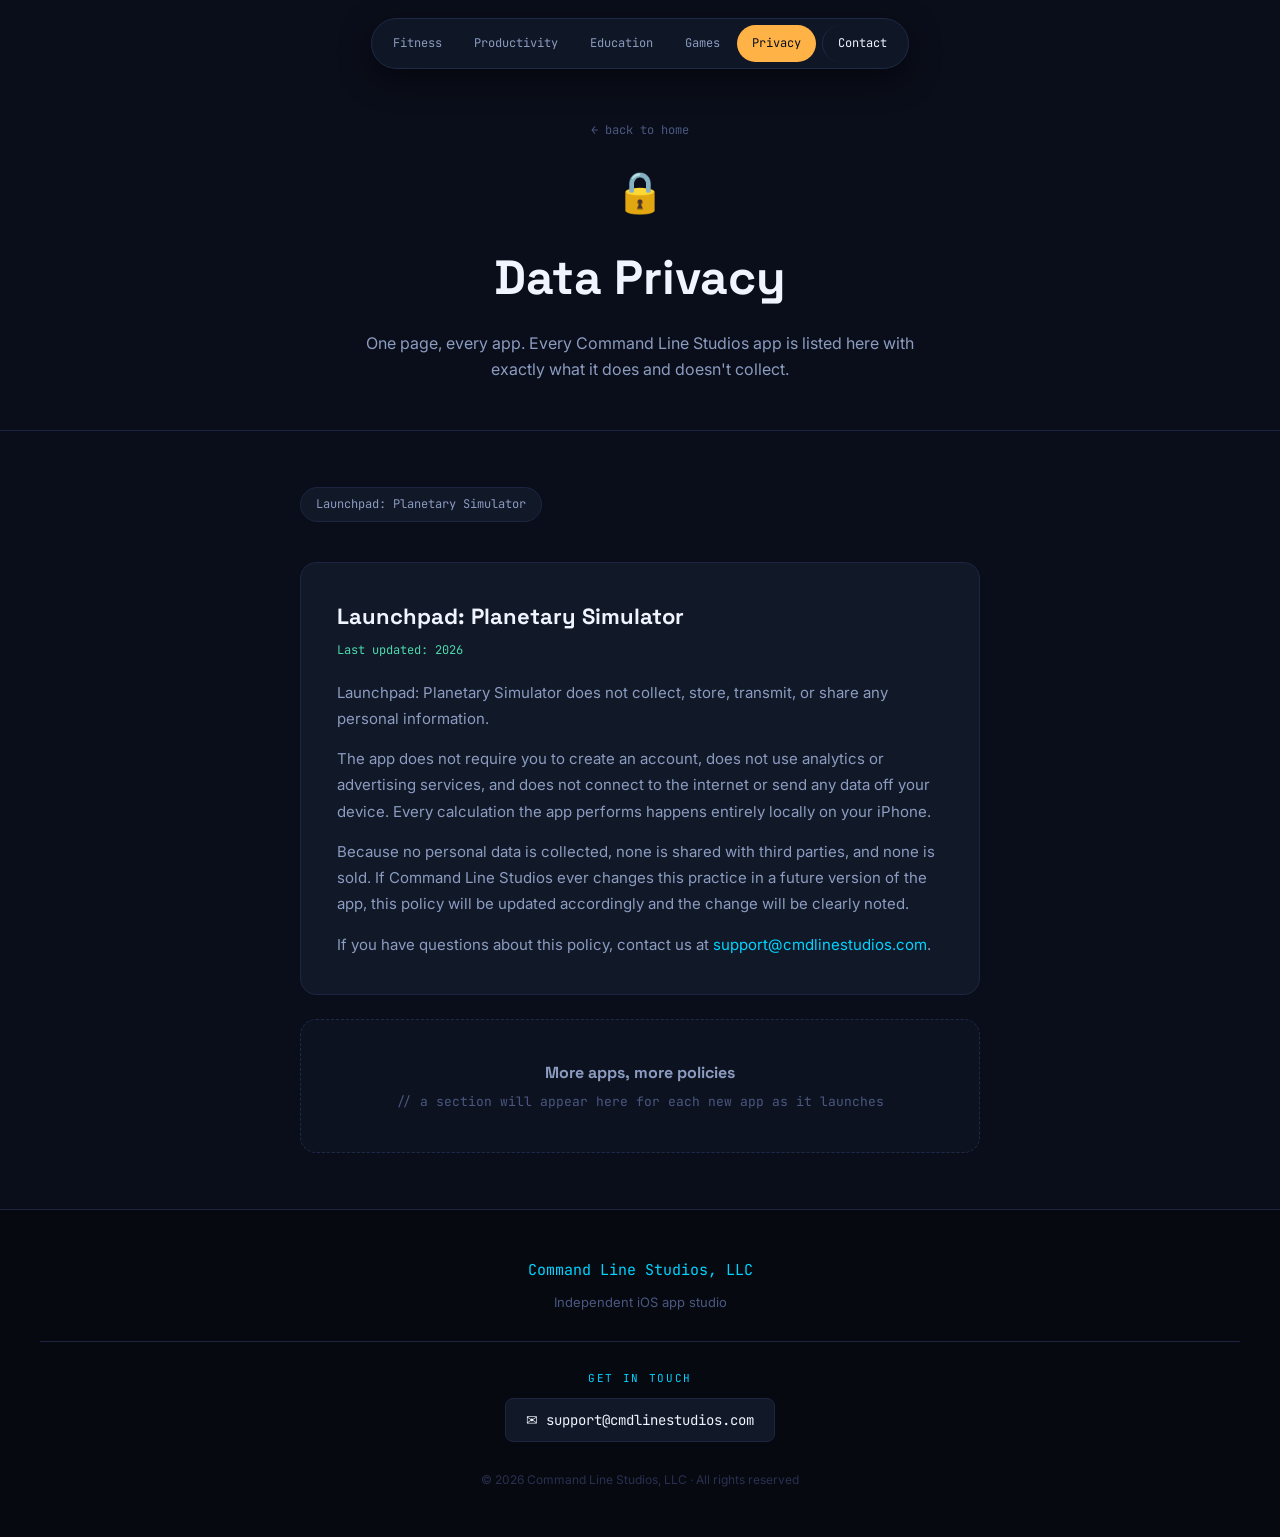
==== privacy/index.html @ b6d48acc "Adding category pages, privacy page, and floating nav." ====
<!DOCTYPE html>
<html lang="en">
<head>
  <meta charset="UTF-8" />
  <meta name="viewport" content="width=device-width, initial-scale=1.0" />
  <title>Data Privacy — Command Line Studios</title>
  <link href="https://fonts.googleapis.com/css2?family=Space+Grotesk:wght@400;500;700&family=Inter:wght@400;500&family=JetBrains+Mono:wght@400;600&display=swap" rel="stylesheet">
  <style>
    *, *::before, *::after { margin: 0; padding: 0; box-sizing: border-box; }
    html { scroll-behavior: smooth; }
    body {
      background: #0A0E1A;
      color: #F0F4FF;
      font-family: 'Inter', sans-serif;
      font-size: 16px;
      line-height: 1.6;
    }
    .float-nav {
      position: fixed; top: 18px; left: 50%; transform: translateX(-50%); z-index: 200;
      display: flex; gap: 2px; background: rgba(17, 24, 40, 0.88); backdrop-filter: blur(14px);
      border: 1px solid #1E2A48; border-radius: 30px; padding: 6px;
      box-shadow: 0 10px 30px rgba(0,0,0,0.5); max-width: 94vw; overflow-x: auto; scrollbar-width: none;
    }
    .float-nav::-webkit-scrollbar { display: none; }
    .float-nav a {
      font-family: 'JetBrains Mono', monospace; font-size: 12px; color: #8B9CC0;
      text-decoration: none; padding: 9px 15px; border-radius: 20px;
      transition: color 0.2s, background 0.2s; white-space: nowrap;
    }
    .float-nav a:hover { color: #00D4FF; background: #161D30; }
    .float-nav a.privacy-link.active { color: #0A0E1A; background: #FFB347; }
    .float-nav a.contact-link { color: #F0F4FF; border-left: 1px solid #1E2A48; margin-left: 4px; padding-left: 15px; }

    .page-hero { padding: 116px 40px 48px; text-align: center; border-bottom: 1px solid #1E2540; }
    .back-link { display: inline-block; font-family: 'JetBrains Mono', monospace; font-size: 12px; color: #4A5880; text-decoration: none; margin-bottom: 20px; transition: color 0.2s; }
    .back-link:hover { color: #00D4FF; }
    .cat-emoji-big { font-size: 40px; margin-bottom: 16px; }
    .page-hero h1 { font-family: 'Space Grotesk', sans-serif; font-size: clamp(30px, 5vw, 48px); font-weight: 700; color: #F0F4FF; margin-bottom: 14px; }
    .page-hero p { font-size: 16px; color: #8B9CC0; max-width: 560px; margin: 0 auto; }

    .section { padding: 56px 40px; max-width: 760px; margin: 0 auto; }

    .policy-nav {
      display: flex; gap: 10px; flex-wrap: wrap; margin-bottom: 40px;
    }
    .policy-nav a {
      font-family: 'JetBrains Mono', monospace; font-size: 12px; color: #8B9CC0;
      text-decoration: none; background: #111828; border: 1px solid #1E2540;
      border-radius: 20px; padding: 7px 15px; transition: color 0.2s, border-color 0.2s;
    }
    .policy-nav a:hover { color: #FFB347; border-color: #4A3410; }

    .policy-block {
      background: #111828;
      border: 1px solid #1E2540;
      border-radius: 16px;
      padding: 36px;
      margin-bottom: 24px;
      scroll-margin-top: 100px;
    }
    .policy-block h2 {
      font-family: 'Space Grotesk', sans-serif;
      font-size: 22px;
      font-weight: 700;
      color: #F0F4FF;
      margin-bottom: 6px;
    }
    .policy-updated {
      font-family: 'JetBrains Mono', monospace;
      font-size: 12px;
      color: #4DD9AC;
      margin-bottom: 20px;
      display: block;
    }
    .policy-block p { color: #8B9CC0; font-size: 15px; line-height: 1.75; margin-bottom: 14px; }
    .policy-block p:last-child { margin-bottom: 0; }
    .policy-block a.mail-link { color: #00D4FF; text-decoration: none; }
    .policy-block a.mail-link:hover { text-decoration: underline; }

    .coming-soon { background: #0D1220; border: 1px dashed #1E2A48; border-radius: 16px; padding: 40px; text-align: center; color: #4A5880; }
    .coming-soon h3 { font-family: 'Space Grotesk', sans-serif; color: #8B9CC0; font-size: 16px; margin-bottom: 6px; }
    .coming-soon p { font-family: 'JetBrains Mono', monospace; font-size: 13px; }

    .footer { background: #060910; border-top: 1px solid #1E2540; padding: 48px 40px; text-align: center; }
    .footer-logo { font-family: 'JetBrains Mono', monospace; font-size: 15px; color: #00D4FF; margin-bottom: 10px; }
    .footer-tagline { font-size: 13px; color: #4A5880; margin-bottom: 28px; }
    .contact-block { border-top: 1px solid #1E2540; padding-top: 28px; margin-top: 4px; }
    .contact-label { font-family: 'JetBrains Mono', monospace; font-size: 11px; letter-spacing: 0.15em; color: #00D4FF; text-transform: uppercase; margin-bottom: 10px; }
    .contact-email { display: inline-flex; align-items: center; gap: 8px; font-family: 'JetBrains Mono', monospace; font-size: 14px; color: #F0F4FF; text-decoration: none; background: #111828; border: 1px solid #1E2540; border-radius: 8px; padding: 10px 20px; transition: border-color 0.2s, color 0.2s; }
    .contact-email:hover { border-color: #00D4FF; color: #00D4FF; }
    .footer-copy { font-size: 12px; color: #2A3050; margin-top: 28px; }

    @media (max-width: 600px) {
      .page-hero { padding: 96px 24px 36px; }
      .section { padding: 40px 24px; }
      .policy-block { padding: 24px; }
      .float-nav a { padding: 8px 11px; font-size: 11px; }
    }
  </style>
</head>
<body>

  <nav class="float-nav">
    <a href="/categories/fitness.html">Fitness</a>
    <a href="/categories/productivity.html">Productivity</a>
    <a href="/categories/education.html">Education</a>
    <a href="/categories/games.html">Games</a>
    <a href="/privacy/index.html" class="privacy-link active">Privacy</a>
    <a href="mailto:support@cmdlinestudios.com" class="contact-link">Contact</a>
  </nav>

  <header class="page-hero">
    <a href="/index.html" class="back-link">← back to home</a>
    <div class="cat-emoji-big">🔒</div>
    <h1>Data Privacy</h1>
    <p>One page, every app. Every Command Line Studios app is listed here with exactly what it does and doesn't collect.</p>
  </header>

  <section class="section">

    <div class="policy-nav">
      <a href="#launchpad">Launchpad: Planetary Simulator</a>
    </div>

    <div class="policy-block" id="launchpad">
      <h2>Launchpad: Planetary Simulator</h2>
      <span class="policy-updated">Last updated: 2026</span>
      <p>Launchpad: Planetary Simulator does not collect, store, transmit, or share any personal information.</p>
      <p>The app does not require you to create an account, does not use analytics or advertising services, and does not connect to the internet or send any data off your device. Every calculation the app performs happens entirely locally on your iPhone.</p>
      <p>Because no personal data is collected, none is shared with third parties, and none is sold. If Command Line Studios ever changes this practice in a future version of the app, this policy will be updated accordingly and the change will be clearly noted.</p>
      <p>If you have questions about this policy, contact us at <a class="mail-link" href="mailto:support@cmdlinestudios.com">support@cmdlinestudios.com</a>.</p>
    </div>

    <div class="coming-soon">
      <h3>More apps, more policies</h3>
      <p>// a section will appear here for each new app as it launches</p>
    </div>

  </section>

  <footer class="footer">
    <div class="footer-logo">Command Line Studios, LLC</div>
    <p class="footer-tagline">Independent iOS app studio</p>
    <div class="contact-block">
      <div class="contact-label">Get in touch</div>
      <a class="contact-email" href="mailto:support@cmdlinestudios.com">✉ support@cmdlinestudios.com</a>
    </div>
    <p class="footer-copy">© 2026 Command Line Studios, LLC · All rights reserved</p>
  </footer>

</body>
</html>
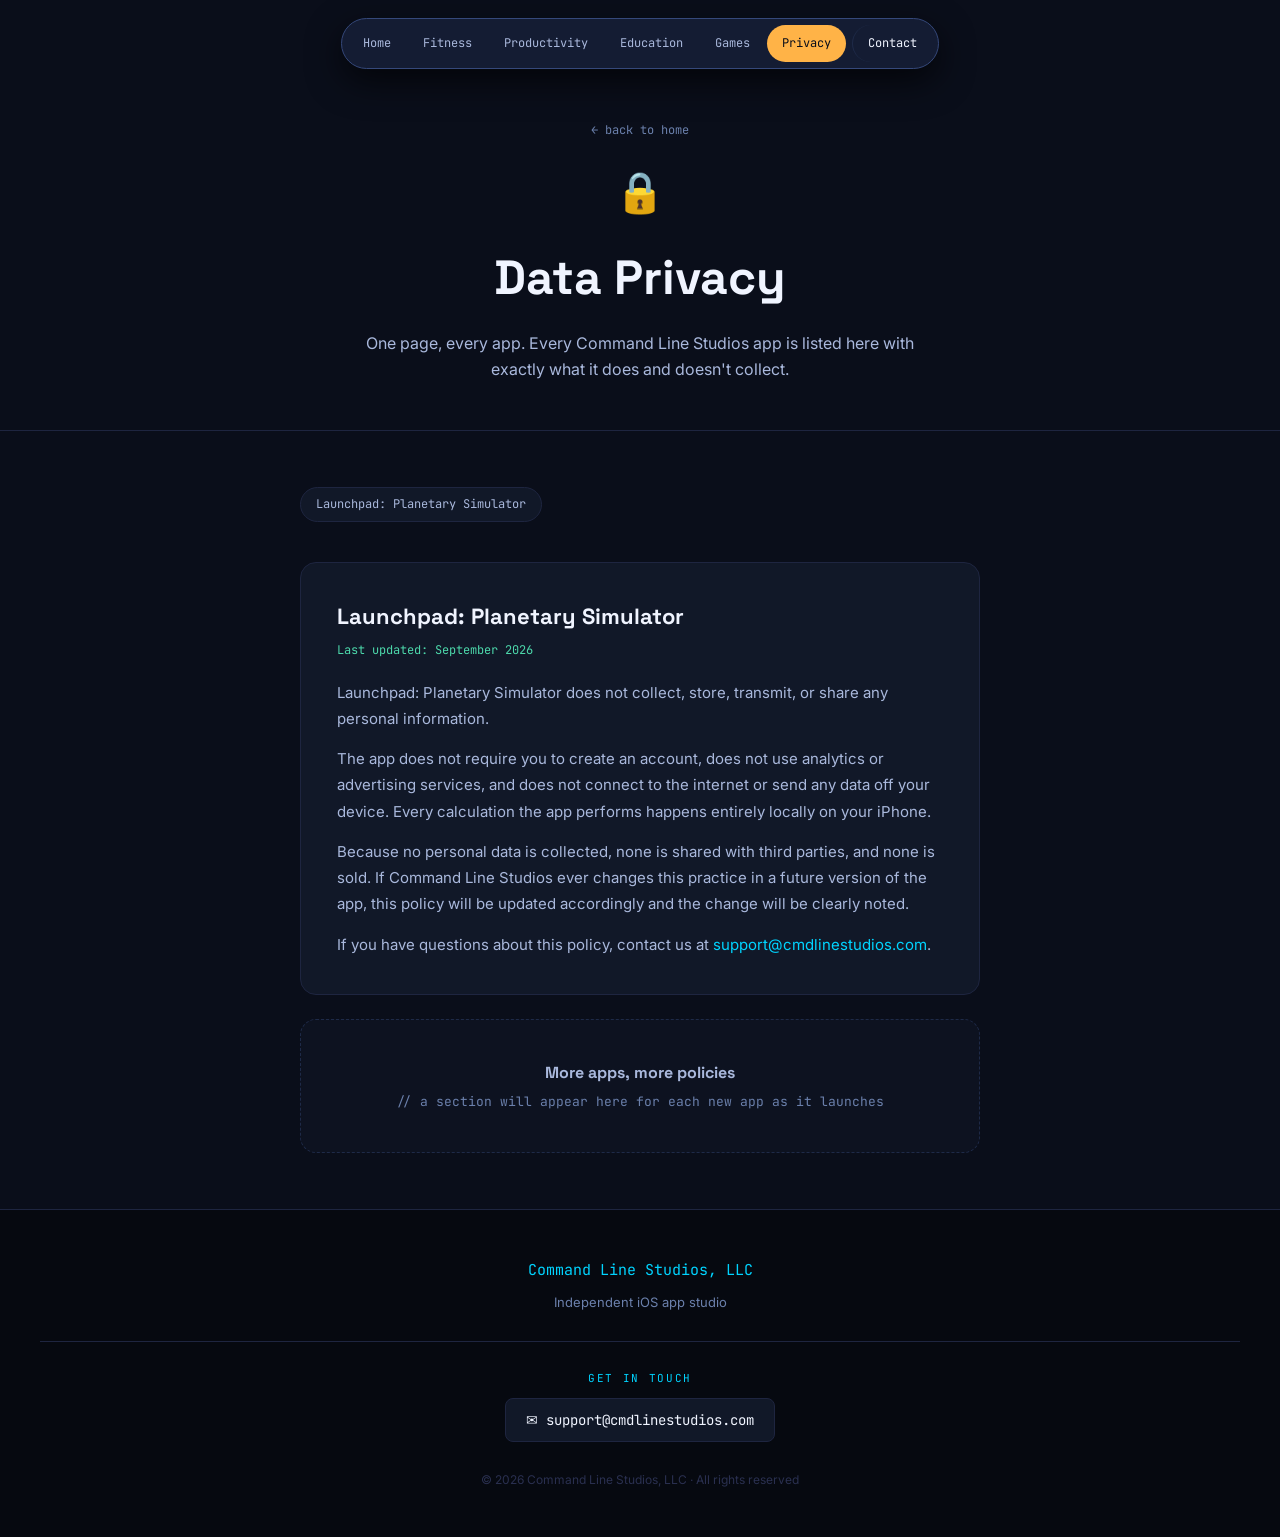
==== commit de2032d0: "Improving nav contrast, add Home link to nav bar, lighten body text, enlarge pm screenshot." ====
--- a/privacy/index.html
+++ b/privacy/index.html
@@ -17,13 +17,13 @@
     }
     .float-nav {
       position: fixed; top: 18px; left: 50%; transform: translateX(-50%); z-index: 200;
-      display: flex; gap: 2px; background: rgba(17, 24, 40, 0.88); backdrop-filter: blur(14px);
-      border: 1px solid #1E2A48; border-radius: 30px; padding: 6px;
-      box-shadow: 0 10px 30px rgba(0,0,0,0.5); max-width: 94vw; overflow-x: auto; scrollbar-width: none;
+      display: flex; gap: 2px; background: #141C33; backdrop-filter: blur(14px);
+      border: 1px solid #35487A; border-radius: 30px; padding: 6px;
+      box-shadow: 0 12px 34px rgba(0,0,0,0.65); max-width: 94vw; overflow-x: auto; scrollbar-width: none;
     }
     .float-nav::-webkit-scrollbar { display: none; }
     .float-nav a {
-      font-family: 'JetBrains Mono', monospace; font-size: 12px; color: #8B9CC0;
+      font-family: 'JetBrains Mono', monospace; font-size: 12px; color: #A9B8DC;
       text-decoration: none; padding: 9px 15px; border-radius: 20px;
       transition: color 0.2s, background 0.2s; white-space: nowrap;
     }
@@ -32,11 +32,11 @@
     .float-nav a.contact-link { color: #F0F4FF; border-left: 1px solid #1E2A48; margin-left: 4px; padding-left: 15px; }
 
     .page-hero { padding: 116px 40px 48px; text-align: center; border-bottom: 1px solid #1E2540; }
-    .back-link { display: inline-block; font-family: 'JetBrains Mono', monospace; font-size: 12px; color: #4A5880; text-decoration: none; margin-bottom: 20px; transition: color 0.2s; }
+    .back-link { display: inline-block; font-family: 'JetBrains Mono', monospace; font-size: 12px; color: #6B80AC; text-decoration: none; margin-bottom: 20px; transition: color 0.2s; }
     .back-link:hover { color: #00D4FF; }
     .cat-emoji-big { font-size: 40px; margin-bottom: 16px; }
     .page-hero h1 { font-family: 'Space Grotesk', sans-serif; font-size: clamp(30px, 5vw, 48px); font-weight: 700; color: #F0F4FF; margin-bottom: 14px; }
-    .page-hero p { font-size: 16px; color: #8B9CC0; max-width: 560px; margin: 0 auto; }
+    .page-hero p { font-size: 16px; color: #A9B8DC; max-width: 560px; margin: 0 auto; }
 
     .section { padding: 56px 40px; max-width: 760px; margin: 0 auto; }
 
@@ -44,7 +44,7 @@
       display: flex; gap: 10px; flex-wrap: wrap; margin-bottom: 40px;
     }
     .policy-nav a {
-      font-family: 'JetBrains Mono', monospace; font-size: 12px; color: #8B9CC0;
+      font-family: 'JetBrains Mono', monospace; font-size: 12px; color: #A9B8DC;
       text-decoration: none; background: #111828; border: 1px solid #1E2540;
       border-radius: 20px; padding: 7px 15px; transition: color 0.2s, border-color 0.2s;
     }
@@ -72,18 +72,18 @@
       margin-bottom: 20px;
       display: block;
     }
-    .policy-block p { color: #8B9CC0; font-size: 15px; line-height: 1.75; margin-bottom: 14px; }
+    .policy-block p { color: #A9B8DC; font-size: 15px; line-height: 1.75; margin-bottom: 14px; }
     .policy-block p:last-child { margin-bottom: 0; }
     .policy-block a.mail-link { color: #00D4FF; text-decoration: none; }
     .policy-block a.mail-link:hover { text-decoration: underline; }
 
-    .coming-soon { background: #0D1220; border: 1px dashed #1E2A48; border-radius: 16px; padding: 40px; text-align: center; color: #4A5880; }
-    .coming-soon h3 { font-family: 'Space Grotesk', sans-serif; color: #8B9CC0; font-size: 16px; margin-bottom: 6px; }
+    .coming-soon { background: #0D1220; border: 1px dashed #1E2A48; border-radius: 16px; padding: 40px; text-align: center; color: #6B80AC; }
+    .coming-soon h3 { font-family: 'Space Grotesk', sans-serif; color: #A9B8DC; font-size: 16px; margin-bottom: 6px; }
     .coming-soon p { font-family: 'JetBrains Mono', monospace; font-size: 13px; }
 
     .footer { background: #060910; border-top: 1px solid #1E2540; padding: 48px 40px; text-align: center; }
     .footer-logo { font-family: 'JetBrains Mono', monospace; font-size: 15px; color: #00D4FF; margin-bottom: 10px; }
-    .footer-tagline { font-size: 13px; color: #4A5880; margin-bottom: 28px; }
+    .footer-tagline { font-size: 13px; color: #6B80AC; margin-bottom: 28px; }
     .contact-block { border-top: 1px solid #1E2540; padding-top: 28px; margin-top: 4px; }
     .contact-label { font-family: 'JetBrains Mono', monospace; font-size: 11px; letter-spacing: 0.15em; color: #00D4FF; text-transform: uppercase; margin-bottom: 10px; }
     .contact-email { display: inline-flex; align-items: center; gap: 8px; font-family: 'JetBrains Mono', monospace; font-size: 14px; color: #F0F4FF; text-decoration: none; background: #111828; border: 1px solid #1E2540; border-radius: 8px; padding: 10px 20px; transition: border-color 0.2s, color 0.2s; }
@@ -101,6 +101,7 @@
 <body>
 
   <nav class="float-nav">
+    <a href="/index.html">Home</a>
     <a href="/categories/fitness.html">Fitness</a>
     <a href="/categories/productivity.html">Productivity</a>
     <a href="/categories/education.html">Education</a>
@@ -124,7 +125,7 @@
 
     <div class="policy-block" id="launchpad">
       <h2>Launchpad: Planetary Simulator</h2>
-      <span class="policy-updated">Last updated: 2026</span>
+      <span class="policy-updated">Last updated: September 2026</span>
       <p>Launchpad: Planetary Simulator does not collect, store, transmit, or share any personal information.</p>
       <p>The app does not require you to create an account, does not use analytics or advertising services, and does not connect to the internet or send any data off your device. Every calculation the app performs happens entirely locally on your iPhone.</p>
       <p>Because no personal data is collected, none is shared with third parties, and none is sold. If Command Line Studios ever changes this practice in a future version of the app, this policy will be updated accordingly and the change will be clearly noted.</p>
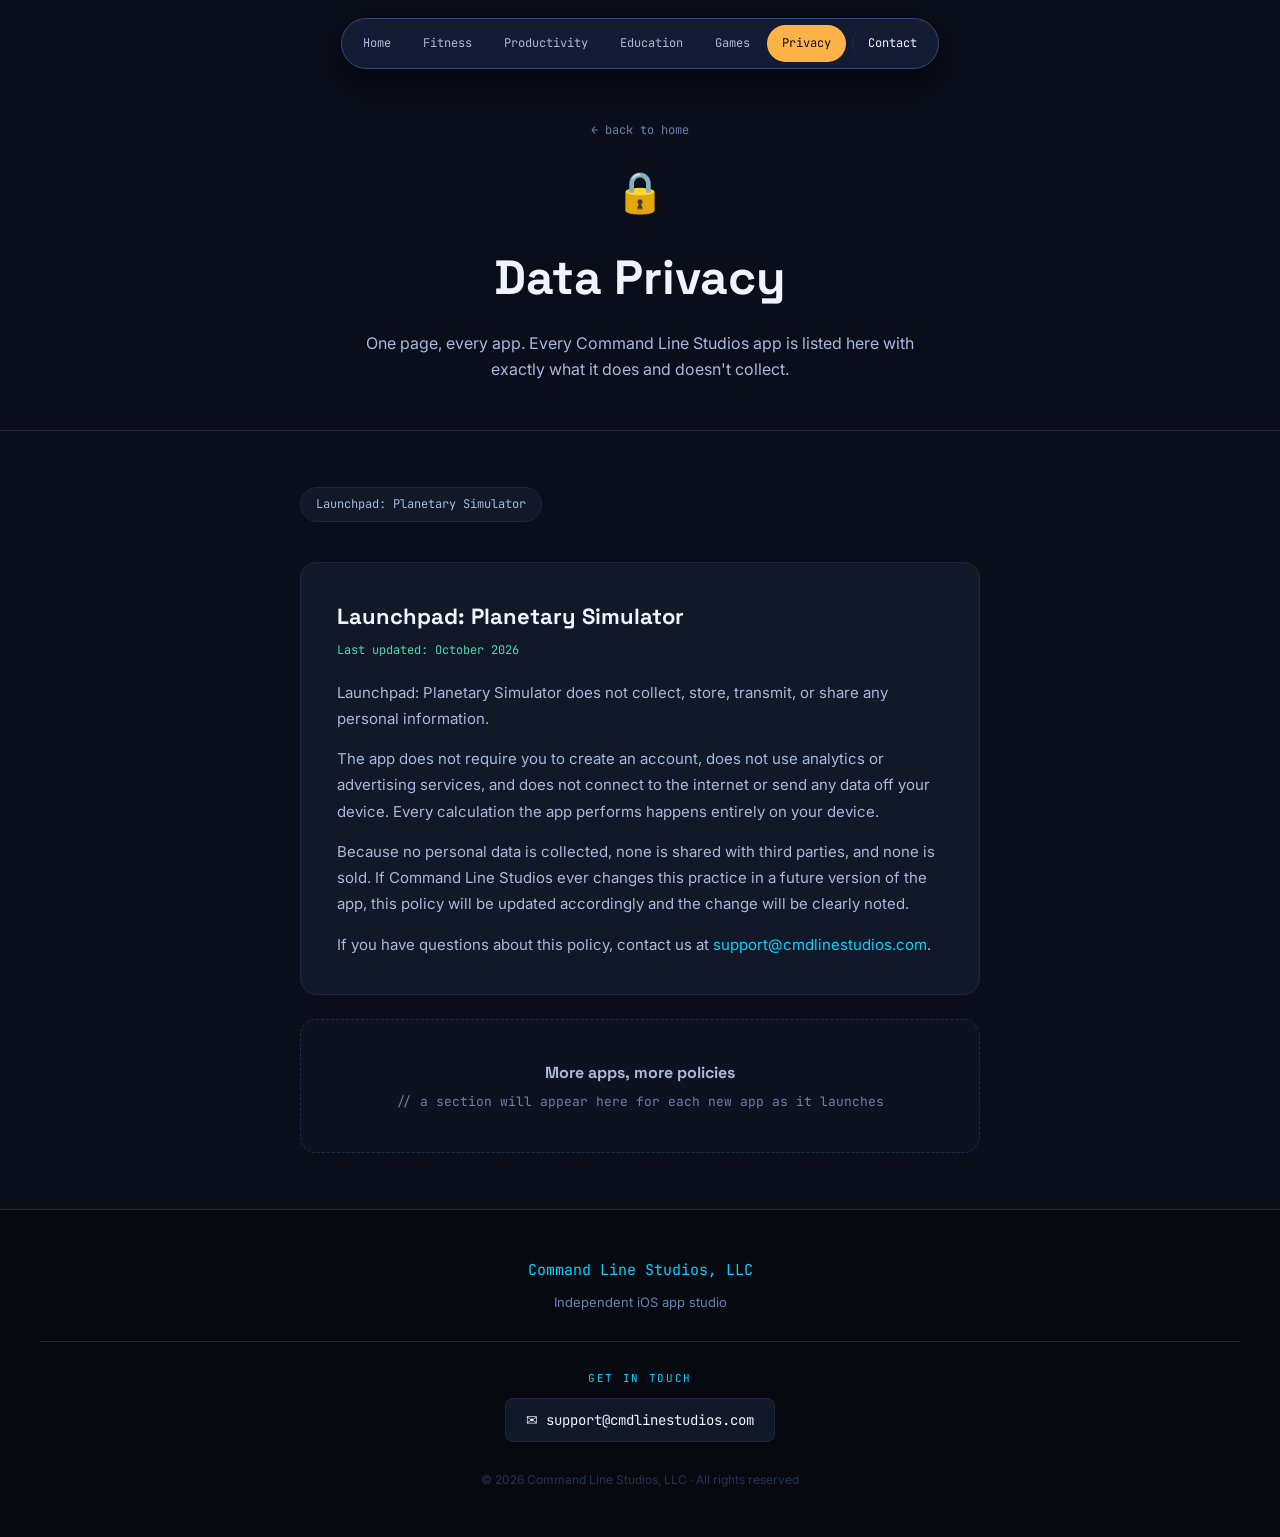
==== commit b90ef81e: "Update privacy policy wording, gravity description, add platform line, swap splash screenshot." ====
--- a/privacy/index.html
+++ b/privacy/index.html
@@ -125,9 +125,9 @@
 
     <div class="policy-block" id="launchpad">
       <h2>Launchpad: Planetary Simulator</h2>
-      <span class="policy-updated">Last updated: September 2026</span>
+      <span class="policy-updated">Last updated: October 2026</span>
       <p>Launchpad: Planetary Simulator does not collect, store, transmit, or share any personal information.</p>
-      <p>The app does not require you to create an account, does not use analytics or advertising services, and does not connect to the internet or send any data off your device. Every calculation the app performs happens entirely locally on your iPhone.</p>
+      <p>The app does not require you to create an account, does not use analytics or advertising services, and does not connect to the internet or send any data off your device. Every calculation the app performs happens entirely on your device.</p>
       <p>Because no personal data is collected, none is shared with third parties, and none is sold. If Command Line Studios ever changes this practice in a future version of the app, this policy will be updated accordingly and the change will be clearly noted.</p>
       <p>If you have questions about this policy, contact us at <a class="mail-link" href="mailto:support@cmdlinestudios.com">support@cmdlinestudios.com</a>.</p>
     </div>
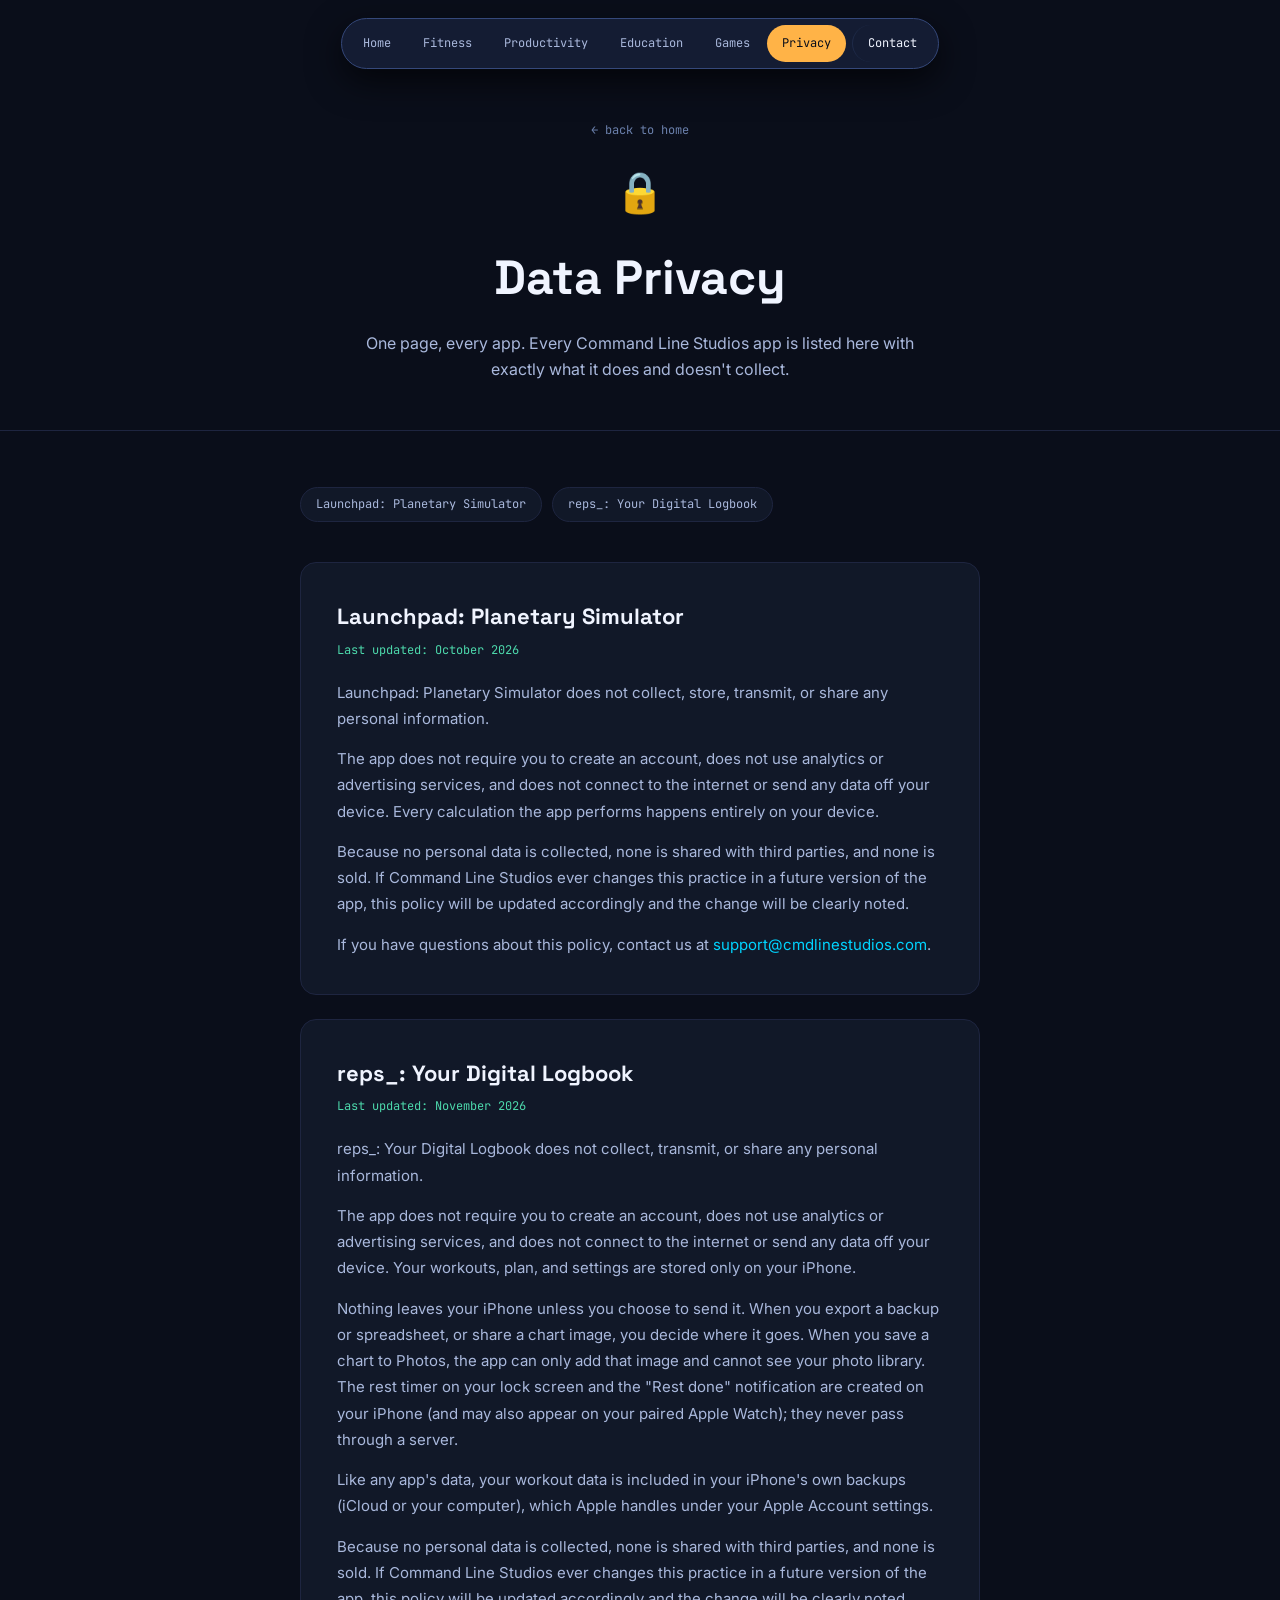
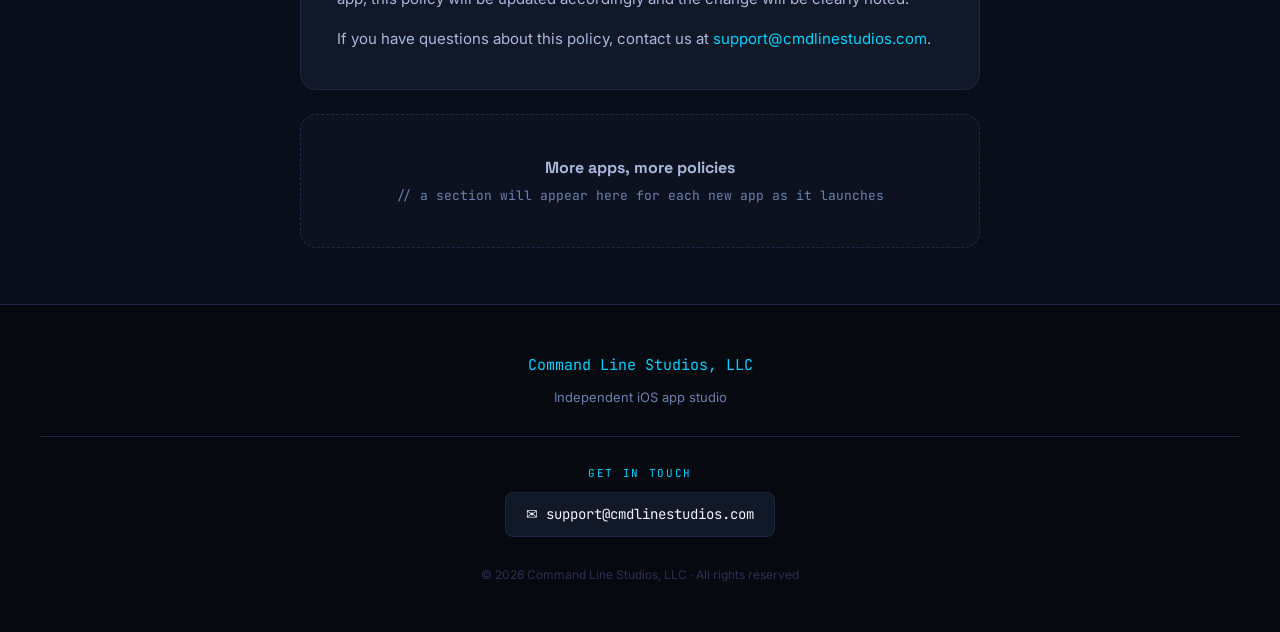
==== commit 2c183038: "Add reps_teaser to Fitness page and reps_ privacy section." ====
--- a/privacy/index.html
+++ b/privacy/index.html
@@ -121,6 +121,7 @@
 
     <div class="policy-nav">
       <a href="#launchpad">Launchpad: Planetary Simulator</a>
+      <a href="#reps">reps_: Your Digital Logbook</a>
     </div>
 
     <div class="policy-block" id="launchpad">
@@ -128,6 +129,17 @@
       <span class="policy-updated">Last updated: October 2026</span>
       <p>Launchpad: Planetary Simulator does not collect, store, transmit, or share any personal information.</p>
       <p>The app does not require you to create an account, does not use analytics or advertising services, and does not connect to the internet or send any data off your device. Every calculation the app performs happens entirely on your device.</p>
+      <p>Because no personal data is collected, none is shared with third parties, and none is sold. If Command Line Studios ever changes this practice in a future version of the app, this policy will be updated accordingly and the change will be clearly noted.</p>
+      <p>If you have questions about this policy, contact us at <a class="mail-link" href="mailto:support@cmdlinestudios.com">support@cmdlinestudios.com</a>.</p>
+    </div>
+
+    <div class="policy-block" id="reps">
+      <h2>reps_: Your Digital Logbook</h2>
+      <span class="policy-updated">Last updated: November 2026</span>
+      <p>reps_: Your Digital Logbook does not collect, transmit, or share any personal information.</p>
+      <p>The app does not require you to create an account, does not use analytics or advertising services, and does not connect to the internet or send any data off your device. Your workouts, plan, and settings are stored only on your iPhone.</p>
+      <p>Nothing leaves your iPhone unless you choose to send it. When you export a backup or spreadsheet, or share a chart image, you decide where it goes. When you save a chart to Photos, the app can only add that image and cannot see your photo library. The rest timer on your lock screen and the "Rest done" notification are created on your iPhone (and may also appear on your paired Apple Watch); they never pass through a server.</p>
+      <p>Like any app's data, your workout data is included in your iPhone's own backups (iCloud or your computer), which Apple handles under your Apple Account settings.</p>
       <p>Because no personal data is collected, none is shared with third parties, and none is sold. If Command Line Studios ever changes this practice in a future version of the app, this policy will be updated accordingly and the change will be clearly noted.</p>
       <p>If you have questions about this policy, contact us at <a class="mail-link" href="mailto:support@cmdlinestudios.com">support@cmdlinestudios.com</a>.</p>
     </div>
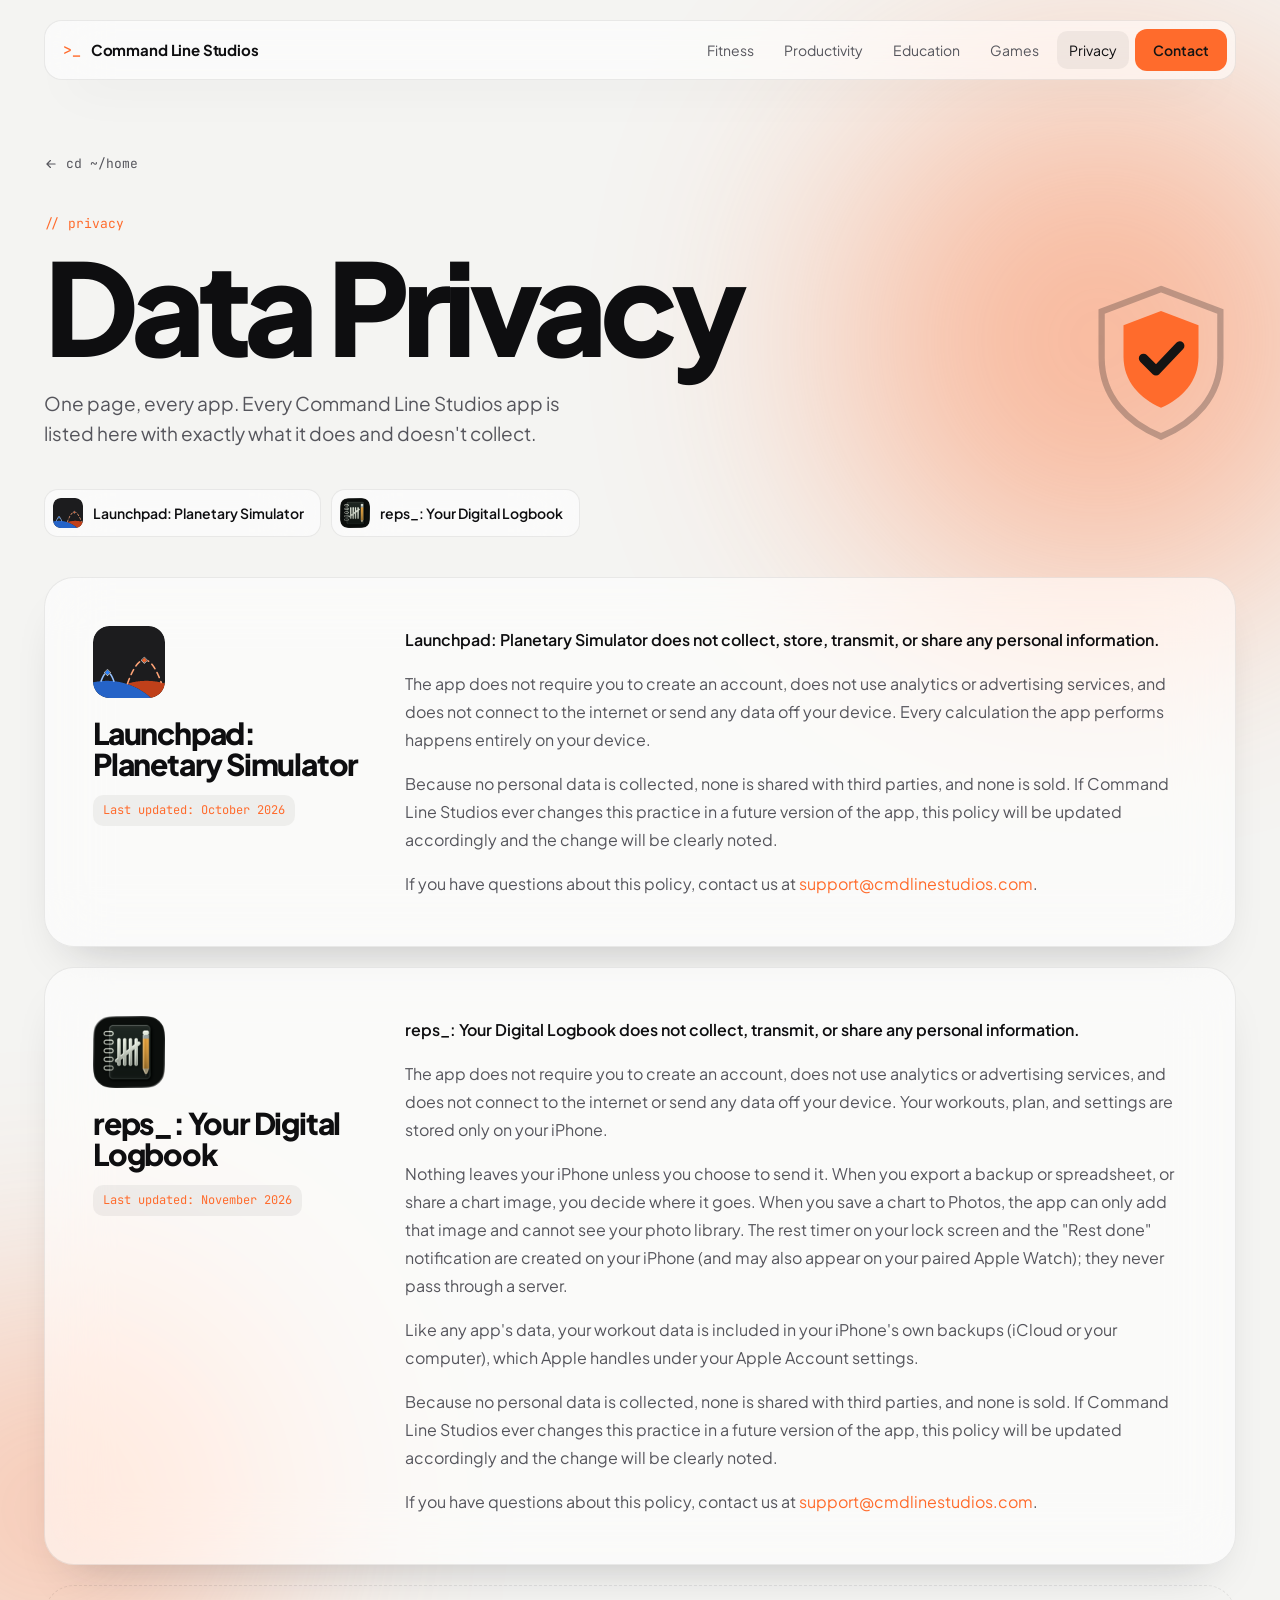
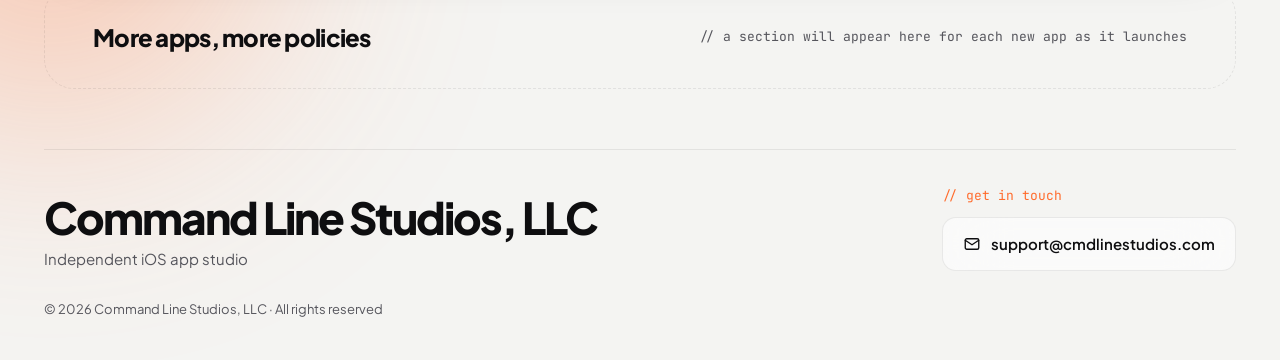
==== commit 802bc02b: "Redesign site: Mono Prism v2 (design only, content unchanged)." ====
--- a/privacy/index.html
+++ b/privacy/index.html
@@ -4,162 +4,116 @@
   <meta charset="UTF-8" />
   <meta name="viewport" content="width=device-width, initial-scale=1.0" />
   <title>Data Privacy — Command Line Studios</title>
-  <link href="https://fonts.googleapis.com/css2?family=Space+Grotesk:wght@400;500;700&family=Inter:wght@400;500&family=JetBrains+Mono:wght@400;600&display=swap" rel="stylesheet">
-  <style>
-    *, *::before, *::after { margin: 0; padding: 0; box-sizing: border-box; }
-    html { scroll-behavior: smooth; }
-    body {
-      background: #0A0E1A;
-      color: #F0F4FF;
-      font-family: 'Inter', sans-serif;
-      font-size: 16px;
-      line-height: 1.6;
-    }
-    .float-nav {
-      position: fixed; top: 18px; left: 50%; transform: translateX(-50%); z-index: 200;
-      display: flex; gap: 2px; background: #141C33; backdrop-filter: blur(14px);
-      border: 1px solid #35487A; border-radius: 30px; padding: 6px;
-      box-shadow: 0 12px 34px rgba(0,0,0,0.65); max-width: 94vw; overflow-x: auto; scrollbar-width: none;
-    }
-    .float-nav::-webkit-scrollbar { display: none; }
-    .float-nav a {
-      font-family: 'JetBrains Mono', monospace; font-size: 12px; color: #A9B8DC;
-      text-decoration: none; padding: 9px 15px; border-radius: 20px;
-      transition: color 0.2s, background 0.2s; white-space: nowrap;
-    }
-    .float-nav a:hover { color: #00D4FF; background: #161D30; }
-    .float-nav a.privacy-link.active { color: #0A0E1A; background: #FFB347; }
-    .float-nav a.contact-link { color: #F0F4FF; border-left: 1px solid #1E2A48; margin-left: 4px; padding-left: 15px; }
-
-    .page-hero { padding: 116px 40px 48px; text-align: center; border-bottom: 1px solid #1E2540; }
-    .back-link { display: inline-block; font-family: 'JetBrains Mono', monospace; font-size: 12px; color: #6B80AC; text-decoration: none; margin-bottom: 20px; transition: color 0.2s; }
-    .back-link:hover { color: #00D4FF; }
-    .cat-emoji-big { font-size: 40px; margin-bottom: 16px; }
-    .page-hero h1 { font-family: 'Space Grotesk', sans-serif; font-size: clamp(30px, 5vw, 48px); font-weight: 700; color: #F0F4FF; margin-bottom: 14px; }
-    .page-hero p { font-size: 16px; color: #A9B8DC; max-width: 560px; margin: 0 auto; }
-
-    .section { padding: 56px 40px; max-width: 760px; margin: 0 auto; }
-
-    .policy-nav {
-      display: flex; gap: 10px; flex-wrap: wrap; margin-bottom: 40px;
-    }
-    .policy-nav a {
-      font-family: 'JetBrains Mono', monospace; font-size: 12px; color: #A9B8DC;
-      text-decoration: none; background: #111828; border: 1px solid #1E2540;
-      border-radius: 20px; padding: 7px 15px; transition: color 0.2s, border-color 0.2s;
-    }
-    .policy-nav a:hover { color: #FFB347; border-color: #4A3410; }
-
-    .policy-block {
-      background: #111828;
-      border: 1px solid #1E2540;
-      border-radius: 16px;
-      padding: 36px;
-      margin-bottom: 24px;
-      scroll-margin-top: 100px;
-    }
-    .policy-block h2 {
-      font-family: 'Space Grotesk', sans-serif;
-      font-size: 22px;
-      font-weight: 700;
-      color: #F0F4FF;
-      margin-bottom: 6px;
-    }
-    .policy-updated {
-      font-family: 'JetBrains Mono', monospace;
-      font-size: 12px;
-      color: #4DD9AC;
-      margin-bottom: 20px;
-      display: block;
-    }
-    .policy-block p { color: #A9B8DC; font-size: 15px; line-height: 1.75; margin-bottom: 14px; }
-    .policy-block p:last-child { margin-bottom: 0; }
-    .policy-block a.mail-link { color: #00D4FF; text-decoration: none; }
-    .policy-block a.mail-link:hover { text-decoration: underline; }
-
-    .coming-soon { background: #0D1220; border: 1px dashed #1E2A48; border-radius: 16px; padding: 40px; text-align: center; color: #6B80AC; }
-    .coming-soon h3 { font-family: 'Space Grotesk', sans-serif; color: #A9B8DC; font-size: 16px; margin-bottom: 6px; }
-    .coming-soon p { font-family: 'JetBrains Mono', monospace; font-size: 13px; }
-
-    .footer { background: #060910; border-top: 1px solid #1E2540; padding: 48px 40px; text-align: center; }
-    .footer-logo { font-family: 'JetBrains Mono', monospace; font-size: 15px; color: #00D4FF; margin-bottom: 10px; }
-    .footer-tagline { font-size: 13px; color: #6B80AC; margin-bottom: 28px; }
-    .contact-block { border-top: 1px solid #1E2540; padding-top: 28px; margin-top: 4px; }
-    .contact-label { font-family: 'JetBrains Mono', monospace; font-size: 11px; letter-spacing: 0.15em; color: #00D4FF; text-transform: uppercase; margin-bottom: 10px; }
-    .contact-email { display: inline-flex; align-items: center; gap: 8px; font-family: 'JetBrains Mono', monospace; font-size: 14px; color: #F0F4FF; text-decoration: none; background: #111828; border: 1px solid #1E2540; border-radius: 8px; padding: 10px 20px; transition: border-color 0.2s, color 0.2s; }
-    .contact-email:hover { border-color: #00D4FF; color: #00D4FF; }
-    .footer-copy { font-size: 12px; color: #2A3050; margin-top: 28px; }
-
-    @media (max-width: 600px) {
-      .page-hero { padding: 96px 24px 36px; }
-      .section { padding: 40px 24px; }
-      .policy-block { padding: 24px; }
-      .float-nav a { padding: 8px 11px; font-size: 11px; }
-    }
-  </style>
+  <meta name="theme-color" content="#F4F4F2" media="(prefers-color-scheme: light)" />
+  <meta name="theme-color" content="#0B0B0D" media="(prefers-color-scheme: dark)" />
+  <link rel="preconnect" href="https://fonts.googleapis.com">
+  <link rel="preconnect" href="https://fonts.gstatic.com" crossorigin>
+  <link href="https://fonts.googleapis.com/css2?family=Plus+Jakarta+Sans:wght@400;500;600;700;800&family=JetBrains+Mono:wght@400;500&display=swap" rel="stylesheet">
+  <link rel="stylesheet" href="../assets/css/site.css">
 </head>
 <body>
+<div class="page">
 
-  <nav class="float-nav">
-    <a href="/index.html">Home</a>
-    <a href="/categories/fitness.html">Fitness</a>
-    <a href="/categories/productivity.html">Productivity</a>
-    <a href="/categories/education.html">Education</a>
-    <a href="/categories/games.html">Games</a>
-    <a href="/privacy/index.html" class="privacy-link active">Privacy</a>
-    <a href="mailto:support@cmdlinestudios.com" class="contact-link">Contact</a>
-  </nav>
+  <div class="orbs" aria-hidden="true">
+    <div class="orb" style="width:520px;height:520px;right:-80px;top:80px;opacity:.45;"></div>
+    <div class="orb" style="width:420px;height:420px;left:-160px;top:1300px;opacity:.35;animation-delay:-4s;"></div>
+  </div>
 
-  <header class="page-hero">
-    <a href="/index.html" class="back-link">← back to home</a>
-    <div class="cat-emoji-big">🔒</div>
-    <h1>Data Privacy</h1>
-    <p>One page, every app. Every Command Line Studios app is listed here with exactly what it does and doesn't collect.</p>
+  <!-- NAV -->
+  <header class="site-header">
+    <nav class="site-nav glass" aria-label="Main">
+      <a class="logo" href="../index.html" aria-label="Command Line Studios home"><span class="logo-mark" aria-hidden="true">&gt;_</span>Command Line Studios</a>
+      <a class="navlink" href="../categories/fitness.html">Fitness</a>
+      <a class="navlink" href="../categories/productivity.html">Productivity</a>
+      <a class="navlink" href="../categories/education.html">Education</a>
+      <a class="navlink" href="../categories/games.html">Games</a>
+      <a class="navlink" href="index.html" aria-current="page">Privacy</a>
+      <a class="nav-contact" href="mailto:support@cmdlinestudios.com">Contact</a>
+    </nav>
   </header>
 
-  <section class="section">
+  <main class="wrap">
 
-    <div class="policy-nav">
-      <a href="#launchpad">Launchpad: Planetary Simulator</a>
-      <a href="#reps">reps_: Your Digital Logbook</a>
+    <!-- PAGE HEADER -->
+    <section class="cat-hero">
+      <div class="cat-hero-text">
+        <a class="back" href="../index.html"><svg width="14" height="14" viewBox="0 0 24 24" fill="none" stroke="currentColor" stroke-width="2" stroke-linecap="round" stroke-linejoin="round" aria-hidden="true"><path d="M19 12H5M11 18l-6-6 6-6"/></svg>cd ~/home</a>
+        <span class="label">// privacy</span>
+        <h1>Data Privacy</h1>
+        <p class="cat-hero-desc">One page, every app. Every Command Line Studios app is listed here with exactly what it does and doesn't collect.</p>
+      </div>
+      <svg class="cat-art" width="150" height="170" viewBox="0 0 24 27" fill="none" aria-hidden="true">
+        <path d="M12 1.5l9.5 3.6v7.4c0 6.3-4.2 10.4-9.5 12.6C6.7 22.9 2.5 18.8 2.5 12.5V5.1z" stroke="currentColor" stroke-opacity=".25" stroke-width="1"/>
+        <path d="M12 5l6 2.3v5c0 4-2.6 6.7-6 8.2-3.4-1.5-6-4.2-6-8.2v-5z" fill="var(--accent)"/>
+        <path d="M9.2 12.6l2 2 3.8-4" stroke="#141414" stroke-width="1.5" stroke-linecap="round" stroke-linejoin="round"/>
+      </svg>
+    </section>
+
+    <!-- JUMP LINKS (one per app) -->
+    <nav class="jumps" aria-label="Jump to an app's policy">
+      <a class="jump glass" href="#launchpad"><img src="../assets/launchpad/launchpad-icon.svg" alt="">Launchpad: Planetary Simulator</a>
+      <a class="jump glass" href="#reps"><img src="../assets/reps/reps-icon.png" alt="">reps_: Your Digital Logbook</a>
+    </nav>
+
+    <div class="policies">
+
+      <!-- ============ POLICY: Launchpad ============ -->
+      <article class="policy glass" id="launchpad">
+        <div class="policy-id">
+          <img class="app-icon" src="../assets/launchpad/launchpad-icon.svg" alt="" width="72" height="72">
+          <h2>Launchpad: Planetary Simulator</h2>
+          <span class="updated">Last updated: October 2026</span>
+        </div>
+        <div class="policy-text">
+          <p>Launchpad: Planetary Simulator does not collect, store, transmit, or share any personal information.</p>
+          <p>The app does not require you to create an account, does not use analytics or advertising services, and does not connect to the internet or send any data off your device. Every calculation the app performs happens entirely on your device.</p>
+          <p>Because no personal data is collected, none is shared with third parties, and none is sold. If Command Line Studios ever changes this practice in a future version of the app, this policy will be updated accordingly and the change will be clearly noted.</p>
+          <p>If you have questions about this policy, contact us at <a href="mailto:support@cmdlinestudios.com">support@cmdlinestudios.com</a>.</p>
+        </div>
+      </article>
+
+      <!-- ============ POLICY: reps_ ============ -->
+      <article class="policy glass" id="reps">
+        <div class="policy-id">
+          <img class="app-icon" src="../assets/reps/reps-icon.png" alt="" width="72" height="72">
+          <h2>reps_: Your Digital Logbook</h2>
+          <span class="updated">Last updated: November 2026</span>
+        </div>
+        <div class="policy-text">
+          <p>reps_: Your Digital Logbook does not collect, transmit, or share any personal information.</p>
+          <p>The app does not require you to create an account, does not use analytics or advertising services, and does not connect to the internet or send any data off your device. Your workouts, plan, and settings are stored only on your iPhone.</p>
+          <p>Nothing leaves your iPhone unless you choose to send it. When you export a backup or spreadsheet, or share a chart image, you decide where it goes. When you save a chart to Photos, the app can only add that image and cannot see your photo library. The rest timer on your lock screen and the "Rest done" notification are created on your iPhone (and may also appear on your paired Apple Watch); they never pass through a server.</p>
+          <p>Like any app's data, your workout data is included in your iPhone's own backups (iCloud or your computer), which Apple handles under your Apple Account settings.</p>
+          <p>Because no personal data is collected, none is shared with third parties, and none is sold. If Command Line Studios ever changes this practice in a future version of the app, this policy will be updated accordingly and the change will be clearly noted.</p>
+          <p>If you have questions about this policy, contact us at <a href="mailto:support@cmdlinestudios.com">support@cmdlinestudios.com</a>.</p>
+        </div>
+      </article>
+
+      <div class="policy-more">
+        <h3>More apps, more policies</h3>
+        <p>// a section will appear here for each new app as it launches</p>
+      </div>
+
     </div>
+  </main>
 
-    <div class="policy-block" id="launchpad">
-      <h2>Launchpad: Planetary Simulator</h2>
-      <span class="policy-updated">Last updated: October 2026</span>
-      <p>Launchpad: Planetary Simulator does not collect, store, transmit, or share any personal information.</p>
-      <p>The app does not require you to create an account, does not use analytics or advertising services, and does not connect to the internet or send any data off your device. Every calculation the app performs happens entirely on your device.</p>
-      <p>Because no personal data is collected, none is shared with third parties, and none is sold. If Command Line Studios ever changes this practice in a future version of the app, this policy will be updated accordingly and the change will be clearly noted.</p>
-      <p>If you have questions about this policy, contact us at <a class="mail-link" href="mailto:support@cmdlinestudios.com">support@cmdlinestudios.com</a>.</p>
-    </div>
-
-    <div class="policy-block" id="reps">
-      <h2>reps_: Your Digital Logbook</h2>
-      <span class="policy-updated">Last updated: November 2026</span>
-      <p>reps_: Your Digital Logbook does not collect, transmit, or share any personal information.</p>
-      <p>The app does not require you to create an account, does not use analytics or advertising services, and does not connect to the internet or send any data off your device. Your workouts, plan, and settings are stored only on your iPhone.</p>
-      <p>Nothing leaves your iPhone unless you choose to send it. When you export a backup or spreadsheet, or share a chart image, you decide where it goes. When you save a chart to Photos, the app can only add that image and cannot see your photo library. The rest timer on your lock screen and the "Rest done" notification are created on your iPhone (and may also appear on your paired Apple Watch); they never pass through a server.</p>
-      <p>Like any app's data, your workout data is included in your iPhone's own backups (iCloud or your computer), which Apple handles under your Apple Account settings.</p>
-      <p>Because no personal data is collected, none is shared with third parties, and none is sold. If Command Line Studios ever changes this practice in a future version of the app, this policy will be updated accordingly and the change will be clearly noted.</p>
-      <p>If you have questions about this policy, contact us at <a class="mail-link" href="mailto:support@cmdlinestudios.com">support@cmdlinestudios.com</a>.</p>
-    </div>
-
-    <div class="coming-soon">
-      <h3>More apps, more policies</h3>
-      <p>// a section will appear here for each new app as it launches</p>
-    </div>
-
-  </section>
-
-  <footer class="footer">
-    <div class="footer-logo">Command Line Studios, LLC</div>
-    <p class="footer-tagline">Independent iOS app studio</p>
-    <div class="contact-block">
-      <div class="contact-label">Get in touch</div>
-      <a class="contact-email" href="mailto:support@cmdlinestudios.com">✉ support@cmdlinestudios.com</a>
+  <!-- FOOTER -->
+  <footer class="site-footer">
+    <div class="footer-row">
+      <div>
+        <div class="footer-name">Command Line Studios, LLC</div>
+        <p class="footer-tag">Independent iOS app studio</p>
+      </div>
+      <div class="footer-contact">
+        <div class="label">// get in touch</div>
+        <a class="footer-mail glass" href="mailto:support@cmdlinestudios.com">
+          <svg width="18" height="18" viewBox="0 0 24 24" fill="none" stroke="currentColor" stroke-width="1.8" stroke-linecap="round" stroke-linejoin="round" aria-hidden="true"><rect x="3" y="5" width="18" height="14" rx="2"/><path d="M3 7l9 6 9-6"/></svg>
+          support@cmdlinestudios.com</a>
+      </div>
     </div>
     <p class="footer-copy">© 2026 Command Line Studios, LLC · All rights reserved</p>
   </footer>
 
+</div>
 </body>
 </html>
--- a/assets/css/site.css
+++ b/assets/css/site.css
@@ -0,0 +1,510 @@
+/* ==========================================================================
+   Command Line Studios — "Mono Prism v2" design system
+   One shared stylesheet for every page. See README.md for how it is organized.
+
+   1. Tokens (light + dark, follows the visitor's device setting)
+   2. Base
+   3. Shared pieces (glass, labels, nav, footer, background orbs)
+   4. Homepage
+   5. Category pages (header, coming soon, beta teaser, showcase, gallery)
+   6. Privacy page
+   7. Lightbox
+   8. Responsive + reduced motion
+   ========================================================================== */
+
+/* 1. TOKENS ---------------------------------------------------------------- */
+:root {
+  --accent: #FF6B2C;          /* brand orange — the only accent color (no purple, ever) */
+  --accent-ink: #141414;      /* text placed on top of orange */
+  --bg: #F4F4F2;
+  --fg: #0E0E10;
+  --muted: #55555C;
+  --glass: rgba(255, 255, 255, 0.58);
+  --stroke: rgba(14, 14, 16, 0.08);
+  --hair: rgba(14, 14, 16, 0.05);
+  --shape: rgba(14, 14, 16, 0.035);
+  --shadow: 0 24px 50px -28px rgba(20, 20, 30, 0.28);
+  --shot-shadow: 0 40px 80px -30px rgba(0, 0, 0, 0.45), 0 0 0 1px rgba(14, 14, 16, 0.06);
+  --font: 'Plus Jakarta Sans', system-ui, -apple-system, 'Segoe UI', sans-serif;
+  --mono: 'JetBrains Mono', ui-monospace, SFMono-Regular, Menlo, monospace;
+  --ease: cubic-bezier(.2, .8, .2, 1);
+  --gutter: 24px;
+  color-scheme: light dark;
+}
+@media (prefers-color-scheme: dark) {
+  :root {
+    --bg: #0B0B0D;
+    --fg: #F5F5F4;
+    --muted: #A1A1A6;
+    --glass: rgba(255, 255, 255, 0.05);
+    --stroke: rgba(255, 255, 255, 0.11);
+    --hair: rgba(255, 255, 255, 0.07);
+    --shape: rgba(255, 255, 255, 0.035);
+    --shadow: 0 30px 60px -24px rgba(0, 0, 0, 0.7);
+    --shot-shadow: 0 40px 80px -30px rgba(0, 0, 0, 0.7), 0 0 0 1px rgba(255, 255, 255, 0.08);
+  }
+}
+
+/* 2. BASE ------------------------------------------------------------------ */
+*, *::before, *::after { box-sizing: border-box; }
+html { scroll-behavior: smooth; -webkit-text-size-adjust: 100%; }
+body {
+  margin: 0;
+  background: var(--bg);
+  color: var(--fg);
+  font-family: var(--font);
+  font-size: 16px;
+  line-height: 1.6;
+  -webkit-font-smoothing: antialiased;
+}
+a { color: inherit; text-decoration: none; }
+img { max-width: 100%; }
+h1, h2, h3, p { margin: 0; }
+button { font: inherit; color: inherit; }
+:focus-visible { outline: 2px solid var(--accent); outline-offset: 3px; border-radius: 6px; }
+.sr-only {
+  position: absolute; width: 1px; height: 1px; padding: 0; margin: -1px;
+  overflow: hidden; clip: rect(0, 0, 0, 0); white-space: nowrap; border: 0;
+}
+
+/* Page wrapper holds the background orbs and clips them sideways */
+.page { position: relative; min-height: 100vh; overflow-x: clip; }
+.wrap { position: relative; z-index: 2; max-width: 1240px; margin: 0 auto; padding: 0 var(--gutter); }
+
+/* 3. SHARED PIECES --------------------------------------------------------- */
+.glass {
+  background: var(--glass);
+  -webkit-backdrop-filter: blur(30px) saturate(140%);
+  backdrop-filter: blur(30px) saturate(140%);
+  border: 1px solid var(--stroke);
+  box-shadow: var(--shadow);
+}
+.lift { transition: transform .4s var(--ease), box-shadow .4s; }
+.lift:hover { transform: translateY(-4px); }
+
+.label { font-family: var(--mono); font-size: 13px; color: var(--accent); }
+.label-muted { font-family: var(--mono); font-size: 13px; color: var(--muted); }
+.accent { color: var(--accent); }
+.cursor { color: var(--accent); animation: blink-hard 1.1s steps(1) infinite; }
+@keyframes blink-hard { 50% { opacity: 0; } }
+
+.h-section {
+  margin-top: 14px;
+  font-weight: 800;
+  font-size: clamp(34px, 4.4vw, 56px);
+  line-height: 1.02;
+  letter-spacing: -0.045em;
+}
+
+/* Background orbs + slow rotating shapes */
+.orbs { position: absolute; inset: 0; pointer-events: none; z-index: 0; }
+.orb {
+  position: absolute; border-radius: 50%; background: var(--accent);
+  filter: blur(130px); opacity: .5;
+  animation: pulse 8s ease-in-out infinite alternate;
+}
+.shape { position: absolute; background: var(--shape); animation: spin 60s linear infinite; }
+@keyframes pulse { from { opacity: .45; transform: scale(1); } to { opacity: .75; transform: scale(1.07); } }
+@keyframes spin { to { transform: rotate(360deg); } }
+
+/* Navigation */
+.site-header { position: relative; z-index: 5; max-width: 1240px; margin: 0 auto; padding: 20px var(--gutter) 0; }
+.site-nav {
+  display: flex; align-items: center; gap: 6px;
+  padding: 8px 8px 8px 18px; border-radius: 18px;
+  overflow-x: auto; scrollbar-width: none;
+}
+.site-nav::-webkit-scrollbar { display: none; }
+.logo {
+  display: flex; align-items: center; gap: 10px; margin-right: auto; padding-right: 16px;
+  font-weight: 700; font-size: 15px; letter-spacing: -0.01em; white-space: nowrap;
+}
+.logo-mark { font-family: var(--mono); color: var(--accent); font-weight: 500; }
+.navlink { padding: 8px 12px; font-size: 14px; white-space: nowrap; color: var(--muted); border-radius: 10px; transition: color .2s, background .2s; }
+.navlink:hover { color: var(--fg); }
+.navlink[aria-current="page"] { color: var(--fg); background: var(--hair); }
+.nav-contact {
+  padding: 10px 18px; border-radius: 12px; font-size: 14px; font-weight: 600;
+  background: var(--accent); color: var(--accent-ink); white-space: nowrap; flex: none;
+  transition: transform .3s var(--ease);
+}
+.nav-contact:hover { transform: translateY(-1px); }
+
+/* Buttons */
+.btn { display: inline-flex; align-items: center; gap: 8px; padding: 16px 24px; border-radius: 14px; font-weight: 600; font-size: 15px; transition: transform .3s var(--ease); }
+.btn:hover { transform: translateY(-2px); }
+.btn-solid { background: var(--fg); color: var(--bg); }
+
+/* Arrow chip used on link tiles */
+.go {
+  width: 48px; height: 48px; border-radius: 14px; flex: none;
+  display: flex; align-items: center; justify-content: center;
+  background: var(--hair); color: var(--accent);
+  transition: transform .4s var(--ease);
+}
+.go svg { width: 20px; height: 20px; }
+
+/* Footer */
+.site-footer { position: relative; z-index: 2; max-width: 1240px; margin: 0 auto; padding: 60px var(--gutter) 40px; }
+.footer-row {
+  display: flex; flex-wrap: wrap; justify-content: space-between; align-items: flex-end; gap: 28px;
+  padding-top: 36px; border-top: 1px solid var(--stroke);
+}
+.footer-name { font-weight: 800; font-size: clamp(28px, 4vw, 44px); letter-spacing: -0.045em; line-height: 1.1; }
+.footer-tag { margin-top: 6px; font-size: 15px; color: var(--muted); }
+.footer-contact { display: flex; flex-direction: column; align-items: flex-start; gap: 10px; }
+.footer-mail {
+  display: inline-flex; align-items: center; gap: 10px; padding: 14px 20px; border-radius: 14px;
+  font-size: 15px; font-weight: 600; transition: transform .3s var(--ease);
+}
+.footer-mail:hover { transform: translateY(-2px); }
+.footer-copy { margin-top: 28px; font-size: 13px; color: var(--muted); }
+
+/* "Keep exploring" links at the bottom of category pages */
+.explore { padding: 72px 0 20px; }
+.explore-grid { margin-top: 20px; display: grid; grid-template-columns: repeat(3, minmax(0, 1fr)); gap: 16px; }
+.explore-link { display: flex; align-items: center; justify-content: space-between; gap: 16px; padding: 26px 28px; border-radius: 24px; }
+.explore-num { display: block; font-family: var(--mono); font-size: 12px; color: var(--muted); }
+.explore-name { display: block; margin-top: 6px; font-weight: 800; font-size: 28px; letter-spacing: -0.04em; line-height: 1.1; }
+.explore-link .go { width: 44px; height: 44px; border-radius: 12px; }
+.explore-link:hover .go { transform: translate(3px, -3px); }
+
+/* 4. HOMEPAGE -------------------------------------------------------------- */
+.hero { padding: 120px 0 80px; }
+.hero h1 {
+  margin-top: 22px; max-width: 1000px;
+  font-weight: 800; font-size: clamp(52px, 9vw, 132px); line-height: .95; letter-spacing: -0.055em;
+}
+.hero-foot {
+  margin-top: 44px;
+  display: grid; grid-template-columns: minmax(0, 1fr) minmax(0, 340px); gap: 40px; align-items: end;
+}
+.hero-sub { max-width: 540px; font-size: 19px; line-height: 1.6; color: var(--muted); }
+.hero-actions { margin-top: 28px; display: flex; flex-wrap: wrap; gap: 12px; }
+.chips { margin-top: 24px; display: flex; flex-wrap: wrap; gap: 8px; }
+.chip-pill { padding: 6px 12px; border-radius: 999px; font-family: var(--mono); font-size: 12px; border: 1px solid var(--stroke); color: var(--muted); }
+.chip-pill.hot { border-color: var(--accent); color: var(--accent); }
+
+/* Terminal card in the hero */
+.terminal { border-radius: 22px; padding: 18px 22px 20px; font-family: var(--mono); font-size: 13px; line-height: 1.9; }
+.terminal-bar { display: flex; gap: 7px; margin-bottom: 12px; }
+.terminal-bar span { width: 10px; height: 10px; border-radius: 50%; background: var(--stroke); }
+.terminal-bar span:first-child { background: var(--accent); }
+.terminal .ok { color: var(--accent); }
+.terminal .dim { color: var(--muted); }
+
+/* Promise bento */
+.promise-grid { display: grid; grid-template-columns: repeat(3, minmax(0, 1fr)); gap: 16px; padding-bottom: 40px; }
+.promise {
+  min-width: 0; padding: 36px; border-radius: 28px; min-height: 260px;
+  display: flex; flex-direction: column; justify-content: space-between; gap: 48px;
+}
+.promise.span2 { grid-column: span 2; }
+.promise.hot { background: var(--accent); color: var(--accent-ink); }
+.promise.hot .label { color: var(--accent-ink); }
+.promise-title { font-weight: 800; letter-spacing: -0.04em; line-height: 1.04; font-size: clamp(30px, 3vw, 40px); overflow-wrap: break-word; }
+.promise-title.xl { font-size: clamp(40px, 5vw, 68px); letter-spacing: -0.045em; line-height: 1; }
+.promise-body { margin-top: 14px; max-width: 460px; font-size: 16px; line-height: 1.6; color: var(--muted); }
+.promise.hot .promise-body { color: var(--accent-ink); }
+.promise-body strong { color: var(--fg); font-weight: 700; }
+.promise.hot .promise-body strong { color: var(--accent-ink); }
+.promise-split { flex-direction: row; flex-wrap: wrap; align-items: flex-end; gap: 32px; }
+.promise-split > .promise-main { flex: 1 1 280px; display: flex; flex-direction: column; justify-content: space-between; gap: 48px; align-self: stretch; }
+.diff { flex: 0 1 300px; border-radius: 18px; padding: 18px 20px; font-family: var(--mono); font-size: 14px; line-height: 2; }
+.diff .gone { color: var(--muted); text-decoration: line-through; }
+
+/* Philosophy */
+.philosophy { padding: 80px 0 40px; display: grid; grid-template-columns: minmax(0, 1fr) minmax(0, 1fr); gap: 40px; align-items: start; }
+.philosophy p { margin-top: 34px; font-size: 19px; line-height: 1.65; color: var(--muted); }
+
+/* Section heading row (title left, intro right) */
+.section-head { display: flex; flex-wrap: wrap; justify-content: space-between; align-items: flex-end; gap: 20px; margin-bottom: 28px; }
+.section-head p { max-width: 380px; font-size: 16px; line-height: 1.6; color: var(--muted); }
+
+/* Category bento */
+.cats { padding: 80px 0 40px; scroll-margin-top: 20px; }
+.bento { display: grid; grid-template-columns: repeat(3, minmax(0, 1fr)); gap: 16px; }
+.tile {
+  position: relative; overflow: hidden; min-width: 0; min-height: 400px; padding: 34px; border-radius: 30px;
+  display: flex; flex-direction: column; justify-content: space-between; gap: 40px;
+}
+.tile.span2 { grid-column: span 2; }
+.tile.hot { background: var(--accent); color: var(--accent-ink); }
+.tile.hot .label { color: var(--accent-ink); }
+.tile.inverse { background: var(--fg); color: var(--bg); }
+.tile-name { font-weight: 800; font-size: clamp(36px, 3.4vw, 46px); letter-spacing: -0.05em; line-height: .95; }
+.tile.span2 .tile-name { font-size: clamp(44px, 5.4vw, 76px); }
+.tile-desc { margin-top: 14px; max-width: 460px; font-size: 15px; line-height: 1.6; color: var(--muted); }
+.tile.span2 .tile-desc { font-size: 16px; }
+.tile.hot .tile-desc { color: var(--accent-ink); }
+.tile.inverse .tile-desc { color: var(--bg); opacity: .75; }
+.tile-foot { display: flex; align-items: flex-end; justify-content: space-between; gap: 24px; }
+.tile-stack { display: flex; flex-direction: column; gap: 20px; }
+.tile-top { display: flex; justify-content: space-between; align-items: flex-start; gap: 16px; }
+.tile-cta { display: inline-flex; align-items: center; gap: 12px; font-size: 14px; font-weight: 600; }
+.tile.hot .go { background: var(--accent-ink); color: var(--accent); }
+.tile.inverse .go { background: var(--accent); color: var(--accent-ink); }
+.tile:hover .go { transform: translate(4px, -4px); }
+.tile .art { position: absolute; top: 28px; right: 28px; transition: transform .6s var(--ease); max-width: 60%; height: auto; }
+.tile:hover .art { transform: scale(1.06) rotate(-2deg); }
+.art-in { flex: none; transition: transform .6s var(--ease); }
+.tile:hover .art-in { transform: scale(1.06); }
+
+.privacy-strip {
+  grid-column: 1 / -1; display: flex; flex-wrap: wrap; align-items: center; gap: 24px;
+  padding: 26px 34px; border-radius: 24px;
+}
+.privacy-strip .go { width: 48px; height: 48px; }
+.privacy-strip-name { font-weight: 800; font-size: 26px; letter-spacing: -0.035em; }
+.privacy-strip-desc { flex: 1 1 300px; min-width: 0; font-size: 15px; line-height: 1.6; color: var(--muted); }
+.privacy-strip-cta { display: inline-flex; align-items: center; gap: 8px; font-size: 14px; font-weight: 600; color: var(--accent); }
+.privacy-strip:hover .privacy-strip-cta svg { transform: translateX(3px); }
+.privacy-strip-cta svg { transition: transform .3s var(--ease); }
+
+/* Shared animated art (homepage tiles + category headers) */
+.trace { stroke-dasharray: 70 520; animation: trace 4.5s linear infinite; }
+@keyframes trace { from { stroke-dashoffset: 590; } to { stroke-dashoffset: 0; } }
+.orbit { transform-origin: 120px 80px; animation: spin 16s linear infinite; }
+.ring { transform-origin: 70px 70px; transition: transform .8s var(--ease); }
+.tile:hover .ring, .cat-art:hover .ring { transform: rotate(90deg); }
+.blink { animation: blink-soft 3s ease-in-out infinite; }
+@keyframes blink-soft { 0%, 100% { opacity: 1; } 50% { opacity: .25; } }
+.cell { animation: build 6s ease-in-out infinite; }
+@keyframes build { 0%, 100% { opacity: .14; } 40%, 60% { opacity: 1; } }
+
+/* Pricing promise */
+.pricing { padding: 100px 0 60px; scroll-margin-top: 20px; }
+.pricing .h-section { margin-bottom: 36px; }
+.price-grid { display: grid; grid-template-columns: repeat(3, minmax(0, 1fr)); gap: 16px; }
+.price-card { padding: 30px; border-radius: 24px; }
+.price-card .label { margin-bottom: 28px; }
+.price-card h3 { margin-bottom: 10px; font-weight: 700; font-size: 22px; letter-spacing: -0.02em; }
+.price-card p { font-size: 15px; line-height: 1.6; color: var(--muted); }
+
+/* 5. CATEGORY PAGES -------------------------------------------------------- */
+.cat-hero { padding: 72px 0 32px; display: flex; flex-wrap: wrap; align-items: flex-end; justify-content: space-between; gap: 32px; }
+.cat-hero-text { flex: 1 1 520px; min-width: 0; }
+.back { display: inline-flex; align-items: center; gap: 8px; font-family: var(--mono); font-size: 13px; color: var(--muted); transition: color .2s; }
+.back:hover { color: var(--fg); }
+.cat-hero .label { display: block; margin-top: 36px; }
+.cat-hero h1 { margin-top: 12px; font-weight: 800; font-size: clamp(56px, 10vw, 148px); line-height: .9; letter-spacing: -0.06em; overflow-wrap: break-word; }
+.cat-hero-desc { margin-top: 26px; max-width: 560px; font-size: 19px; line-height: 1.6; color: var(--muted); }
+.cat-art { flex: none; max-width: 100%; height: auto; color: var(--fg); }
+
+/* Coming soon panel */
+.soon {
+  margin-top: 24px; padding: clamp(32px, 5vw, 64px); border-radius: 36px;
+  display: flex; flex-wrap: wrap; align-items: center; justify-content: space-between; gap: 48px;
+}
+.soon-text { flex: 1 1 420px; min-width: 0; }
+.soon-text .label-muted, .soon-text .label { font-size: 14px; }
+.soon-text .label { margin-top: 8px; }
+.soon h2 { margin-top: 28px; font-weight: 800; font-size: clamp(40px, 5.6vw, 76px); line-height: .98; letter-spacing: -0.05em; }
+.soon-art { flex: none; max-width: 100%; height: auto; color: var(--fg); }
+
+/* Beta teaser (stage 2 of the app lifecycle) */
+.teaser {
+  margin-top: 24px; padding: clamp(24px, 4vw, 44px); border-radius: 32px;
+  display: flex; flex-wrap: wrap; align-items: center; gap: clamp(28px, 4vw, 56px);
+  scroll-margin-top: 20px;
+}
+.teaser-stage { flex: 1 1 520px; min-width: 0; position: relative; perspective: 1400px; }
+.teaser-glow { position: absolute; left: 10%; right: 10%; bottom: -10px; height: 60px; border-radius: 50%; background: var(--accent); filter: blur(46px); opacity: .45; }
+.teaser-img {
+  position: relative; display: block; width: 100%; height: auto; border-radius: 22px;
+  box-shadow: var(--shot-shadow);
+  transform: rotateY(-12deg) rotateX(5deg) rotateZ(-1.5deg);
+  transition: transform .9s var(--ease);
+}
+.teaser:hover .teaser-img { transform: rotateY(0) rotateX(0) rotateZ(0) scale(1.02); }
+.teaser-info { flex: 1 1 340px; min-width: 0; display: flex; flex-direction: column; gap: 18px; }
+.teaser-id { display: flex; align-items: center; gap: 14px; }
+.app-icon { display: block; flex: none; border-radius: 22.5%; }
+.tag-outline { padding: 6px 10px; border-radius: 10px; border: 1px solid var(--accent); color: var(--accent); font-family: var(--mono); font-size: 12px; font-weight: 500; }
+.tag-solid { align-self: flex-start; padding: 7px 12px; border-radius: 10px; background: var(--accent); color: var(--accent-ink); font-family: var(--mono); font-size: 12px; font-weight: 500; }
+.teaser h2 { font-weight: 800; font-size: clamp(30px, 3vw, 40px); line-height: 1.02; letter-spacing: -0.045em; }
+.teaser-desc { font-size: 16px; line-height: 1.65; color: var(--muted); }
+.teaser-status { padding-top: 16px; border-top: 1px solid var(--hair); font-family: var(--mono); font-size: 13px; color: var(--muted); }
+
+/* App shelf (only shown when a category has 2+ released apps) */
+.shelf { display: flex; gap: 14px; overflow-x: auto; padding: 6px 2px 10px; }
+.shelf-tile {
+  flex: 0 0 300px; display: flex; align-items: center; gap: 16px; padding: 16px 18px; border-radius: 22px;
+  cursor: pointer; text-align: left; transition: transform .35s var(--ease), border-color .3s, box-shadow .3s;
+}
+.shelf-tile:hover { transform: translateY(-3px); }
+.shelf-tile[aria-selected="true"] { border-color: var(--accent); box-shadow: 0 0 0 1px var(--accent), 0 20px 40px -20px rgba(255, 107, 44, .55); }
+.shelf-name { display: block; font-weight: 800; font-size: 18px; letter-spacing: -0.02em; }
+.shelf-sub { display: block; margin-top: 2px; font-size: 13px; color: var(--muted); }
+
+/* Showcase (stage 3 of the app lifecycle) */
+.showcase[hidden] { display: none; }
+.show-main { display: flex; flex-wrap: wrap; align-items: center; gap: 24px; padding: 32px 0 80px; scroll-margin-top: 20px; }
+.stage { position: relative; flex: 1 1 600px; min-width: 0; height: 600px; perspective: 1800px; z-index: 1; overflow: hidden; }
+.stage-inner { position: absolute; inset: 0; transform-style: preserve-3d; }
+.stage-glow { position: absolute; left: 50%; bottom: 40px; width: 64%; height: 70px; transform: translateX(-50%); border-radius: 50%; background: var(--accent); filter: blur(50px); opacity: .45; }
+.shot {
+  position: absolute; left: 50%; top: 50%; border-radius: 30px; overflow: hidden;
+  box-shadow: var(--shot-shadow); transition: transform .9s var(--ease); will-change: transform;
+}
+.shot img { display: block; width: 100%; height: 100%; object-fit: cover; }
+.s-back  { width: 340px; height: 453px; transform: translate(-50%, -68%) translateZ(-200px) rotateX(6deg); opacity: .95; }
+.s-left  { width: 214px; height: 465px; transform: translate(-102%, -46%) rotateY(20deg) rotateZ(-6deg) translateZ(30px); }
+.s-right { width: 214px; height: 465px; transform: translate(2%, -50%) rotateY(-20deg) rotateZ(6deg) translateZ(70px); }
+.stage:hover .s-back  { transform: translate(-50%, -72%) translateZ(-240px) rotateX(0deg); }
+.stage:hover .s-left  { transform: translate(-112%, -48%) rotateY(8deg) rotateZ(-3deg) translateZ(60px); }
+.stage:hover .s-right { transform: translate(12%, -48%) rotateY(-8deg) rotateZ(3deg) translateZ(90px); }
+.float-tag {
+  position: absolute; padding: 10px 14px; border-radius: 14px; font-size: 13px; font-weight: 600; white-space: nowrap;
+  animation: bob 7s ease-in-out infinite alternate;
+}
+@keyframes bob { from { transform: translateY(0); } to { transform: translateY(-10px); } }
+
+.details { position: relative; z-index: 3; flex: 1 1 400px; min-width: 0; padding: 36px; border-radius: 30px; display: flex; flex-direction: column; gap: 20px; }
+.details h2 { font-weight: 800; font-size: clamp(34px, 3.6vw, 46px); line-height: 1; letter-spacing: -0.045em; }
+.price { font-family: var(--mono); font-size: 15px; }
+.price b { color: var(--accent); font-weight: 500; }
+.price span { color: var(--muted); }
+.details-desc { font-size: 16px; line-height: 1.65; color: var(--muted); }
+.checks { margin: 0; padding: 0; list-style: none; display: flex; flex-direction: column; gap: 10px; font-size: 15px; line-height: 1.5; }
+.checks li { display: flex; gap: 10px; }
+.checks li::before { content: "✓"; color: var(--accent); font-weight: 700; }
+.details-links { display: flex; flex-wrap: wrap; align-items: center; gap: 16px; padding-top: 20px; border-top: 1px solid var(--hair); }
+.store-badge { display: inline-flex; line-height: 0; transition: transform .3s var(--ease), opacity .3s; }
+.store-badge:hover { transform: translateY(-2px); opacity: .9; }
+.store-badge img { display: block; height: 52px; width: auto; }
+.privacy-link { display: inline-flex; align-items: center; gap: 8px; font-size: 14px; font-weight: 600; color: var(--muted); transition: color .2s; }
+.privacy-link:hover { color: var(--fg); }
+
+/* Screenshot gallery: tilted, auto-scrolling reel */
+.gallery-head { padding: 20px 0; display: flex; flex-wrap: wrap; justify-content: space-between; align-items: flex-end; gap: 20px; }
+.gallery-head h2 { margin-top: 12px; font-weight: 800; font-size: clamp(34px, 4.4vw, 56px); line-height: 1; letter-spacing: -0.045em; }
+.seg-group { display: flex; gap: 4px; padding: 4px; border-radius: 14px; }
+.seg { padding: 8px 16px; border-radius: 10px; border: 0; background: transparent; color: var(--muted); font-size: 14px; font-weight: 600; cursor: pointer; transition: background .2s, color .2s; }
+.seg[aria-pressed="true"] { background: var(--accent); color: var(--accent-ink); }
+.reel {
+  position: relative; z-index: 2; height: 560px; perspective: 1400px; overflow: hidden;
+  -webkit-mask-image: linear-gradient(90deg, transparent, #000 12%, #000 88%, transparent);
+  mask-image: linear-gradient(90deg, transparent, #000 12%, #000 88%, transparent);
+}
+.plane { position: absolute; left: 0; top: 60px; transform: rotateX(14deg) rotateZ(-5deg); transform-style: preserve-3d; }
+.track { display: flex; gap: 28px; width: max-content; animation: reel 46s linear infinite; }
+.track[hidden] { display: none; }
+.reel:hover .track, .reel:focus-within .track { animation-play-state: paused; }
+@keyframes reel { from { transform: translateX(0); } to { transform: translateX(-50%); } }
+.frame {
+  flex: none; padding: 0; border: 0; background: none; cursor: zoom-in;
+  border-radius: 26px; overflow: hidden; box-shadow: 0 30px 60px -28px rgba(0, 0, 0, .6);
+  transition: transform .5s var(--ease);
+}
+.frame:hover, .frame:focus-visible { transform: translateY(-14px) scale(1.03); }
+.frame img { display: block; width: 100%; height: 100%; object-fit: cover; }
+.track.iphone .frame { width: 212px; height: 460px; }
+.track.ipad .frame { width: 348px; height: 464px; }
+
+/* 6. PRIVACY PAGE ---------------------------------------------------------- */
+.jumps { display: flex; flex-wrap: wrap; gap: 10px; padding: 8px 0 40px; }
+.jump {
+  display: inline-flex; align-items: center; gap: 10px; padding: 8px 16px 8px 8px; border-radius: 14px;
+  font-size: 14px; font-weight: 600; transition: transform .3s var(--ease); max-width: 100%;
+}
+.jump:hover { transform: translateY(-2px); }
+.jump img { width: 30px; height: 30px; border-radius: 8px; display: block; flex: none; }
+.policies { display: flex; flex-direction: column; gap: 20px; }
+.policy {
+  border-radius: 30px; padding: clamp(26px, 4vw, 48px); display: flex; flex-wrap: wrap; gap: 32px;
+  scroll-margin-top: 24px;
+}
+.policy-id { flex: 0 1 280px; min-width: 0; }
+.policy-id h2 { margin-top: 20px; font-weight: 800; font-size: 30px; line-height: 1.05; letter-spacing: -0.04em; }
+.updated { margin-top: 14px; display: inline-flex; padding: 6px 10px; border-radius: 10px; background: var(--hair); font-family: var(--mono); font-size: 12px; color: var(--accent); }
+.policy-text { flex: 1 1 480px; min-width: 0; }
+.policy-text p { margin: 0 0 16px; font-size: 16px; line-height: 1.75; color: var(--muted); }
+.policy-text p:first-child { color: var(--fg); font-weight: 600; }
+.policy-text p:last-child { margin-bottom: 0; }
+.policy-text a { color: var(--accent); }
+.policy-text a:hover { text-decoration: underline; }
+.policy-more {
+  border-radius: 30px; padding: 32px clamp(26px, 4vw, 48px); border: 1px dashed var(--stroke);
+  display: flex; flex-wrap: wrap; align-items: center; justify-content: space-between; gap: 16px;
+}
+.policy-more h3 { font-weight: 800; font-size: 24px; letter-spacing: -0.03em; }
+.policy-more p { font-family: var(--mono); font-size: 13px; color: var(--muted); }
+
+/* 7. LIGHTBOX -------------------------------------------------------------- */
+.lightbox {
+  position: fixed; inset: 0; z-index: 300; padding: 24px;
+  display: flex; align-items: center; justify-content: center;
+  background: rgba(8, 8, 10, .88);
+  -webkit-backdrop-filter: blur(20px); backdrop-filter: blur(20px);
+}
+.lightbox[hidden] { display: none; }
+.lightbox img { max-width: 100%; max-height: 100%; border-radius: 18px; box-shadow: 0 30px 80px rgba(0, 0, 0, .6); }
+.lb-btn {
+  position: absolute; width: 44px; height: 44px; border-radius: 12px; cursor: pointer;
+  display: flex; align-items: center; justify-content: center;
+  background: rgba(255, 255, 255, .08); color: #F5F5F4; border: 1px solid rgba(255, 255, 255, .14);
+  font-family: var(--mono); font-size: 18px; transition: background .2s, color .2s;
+}
+.lb-btn:hover { background: var(--accent); color: var(--accent-ink); }
+.lb-close { top: 18px; right: 18px; }
+.lb-prev { left: 18px; top: 50%; transform: translateY(-50%); }
+.lb-next { right: 18px; top: 50%; transform: translateY(-50%); }
+.lb-count { position: absolute; bottom: 18px; left: 50%; transform: translateX(-50%); font-family: var(--mono); font-size: 12px; color: #A1A1A6; }
+
+/* 8. RESPONSIVE + REDUCED MOTION ------------------------------------------- */
+@media (max-width: 1020px) {
+  .stage { height: 500px; }
+  .stage-inner { transform: scale(.8); }
+  .float-tag { display: none; }
+}
+@media (max-width: 860px) {
+  .promise-grid, .bento, .price-grid, .explore-grid { grid-template-columns: minmax(0, 1fr); }
+  .promise.span2, .tile.span2 { grid-column: auto; }
+  .tile { min-height: 380px; }
+  .hero-foot, .philosophy { grid-template-columns: minmax(0, 1fr); }
+  .philosophy p { margin-top: 0; }
+  .terminal { max-width: 380px; }
+  .reel { height: 440px; }
+  .track.iphone .frame { width: 170px; height: 369px; }
+  .track.ipad .frame { width: 276px; height: 368px; }
+  .shelf-tile { flex-basis: 260px; }
+}
+@media (max-width: 600px) {
+  :root { --gutter: 16px; }
+  .hero { padding: 72px 0 56px; }
+  .promise, .tile, .price-card, .details { padding: 26px; }
+  .tile .art { top: 22px; right: 22px; max-width: 52%; }
+  .tile.span2 .tile-name, .tile-name { font-size: 40px; }
+  .stage { height: 380px; flex-basis: 100%; }
+  .stage-inner { transform: scale(.6); }
+  .reel { height: 380px; }
+  .plane { top: 40px; }
+  .track.iphone .frame { width: 140px; height: 304px; }
+  .track.ipad .frame { width: 230px; height: 307px; }
+  .lb-prev { left: 8px; } .lb-next { right: 8px; }
+  .site-header { padding-top: 12px; }
+  .cat-hero { padding-top: 48px; }
+  .cat-art { width: 200px; }
+  .soon-art { width: 220px; }
+  .store-badge img { height: 46px; }
+}
+@media (prefers-reduced-motion: reduce) {
+  html { scroll-behavior: auto; }
+  .orb, .shape, .trace, .orbit, .blink, .cell, .cursor, .float-tag, .track { animation: none; }
+  .cell { opacity: .6; }
+  .lift:hover, .btn:hover, .tile:hover .art, .tile:hover .art-in, .tile:hover .go, .tile:hover .ring,
+  .cat-art:hover .ring, .shelf-tile:hover, .jump:hover, .frame:hover, .store-badge:hover,
+  .footer-mail:hover, .nav-contact:hover, .explore-link:hover .go { transform: none; }
+  .shot, .teaser-img, .frame { transition: none; }
+  /* Without motion the reel becomes a normal sideways-scrolling row */
+  .reel { overflow-x: auto; -webkit-mask-image: none; mask-image: none; }
+  .plane { position: static; transform: none; padding: 20px 0; }
+  .track { width: max-content; }
+  .track [data-clone] { display: none; }
+}
+
+/* "View apps" text next to each category arrow: appears on hover (as on the old site) */
+.cta-text { opacity: 0; transform: translateX(-4px); transition: opacity .3s, transform .3s var(--ease); }
+.tile:hover .cta-text, .tile:focus-visible .cta-text { opacity: 1; transform: none; }
+@media (hover: none) { .cta-text { opacity: 1; transform: none; } }
